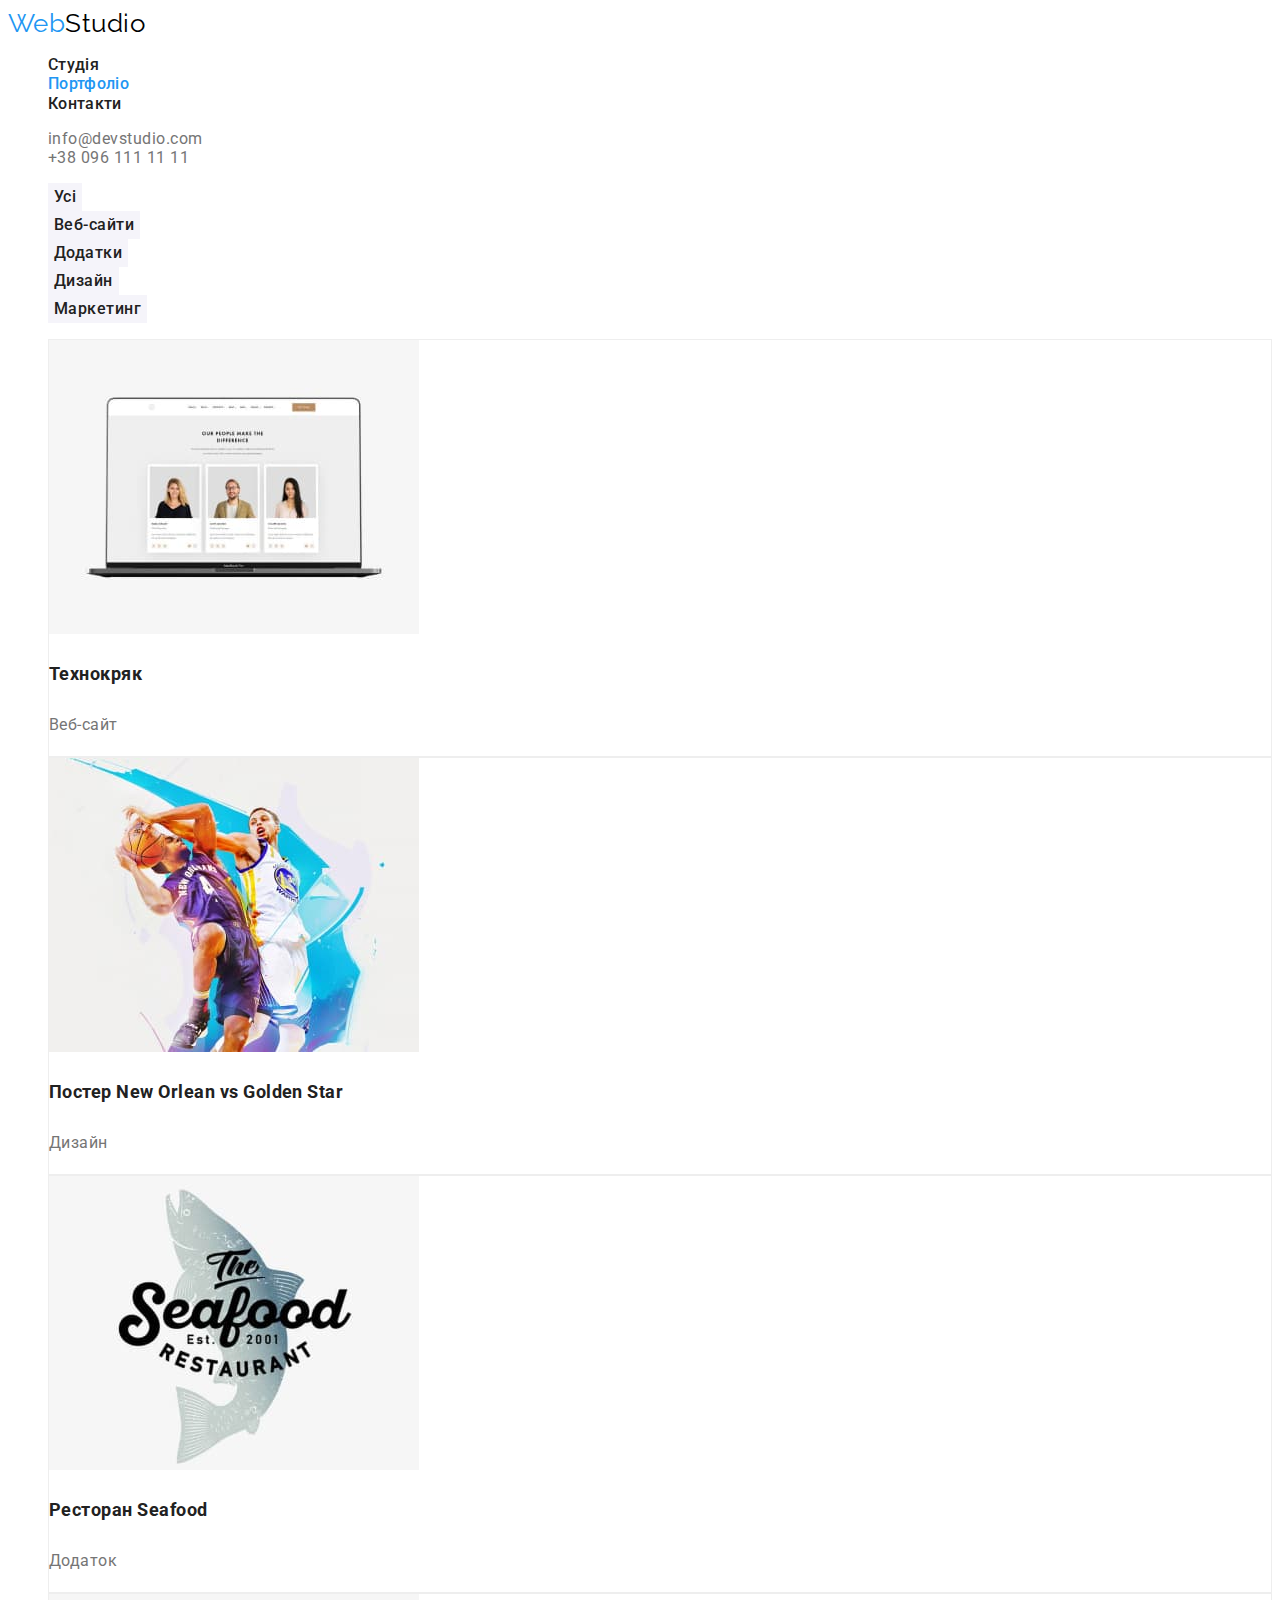
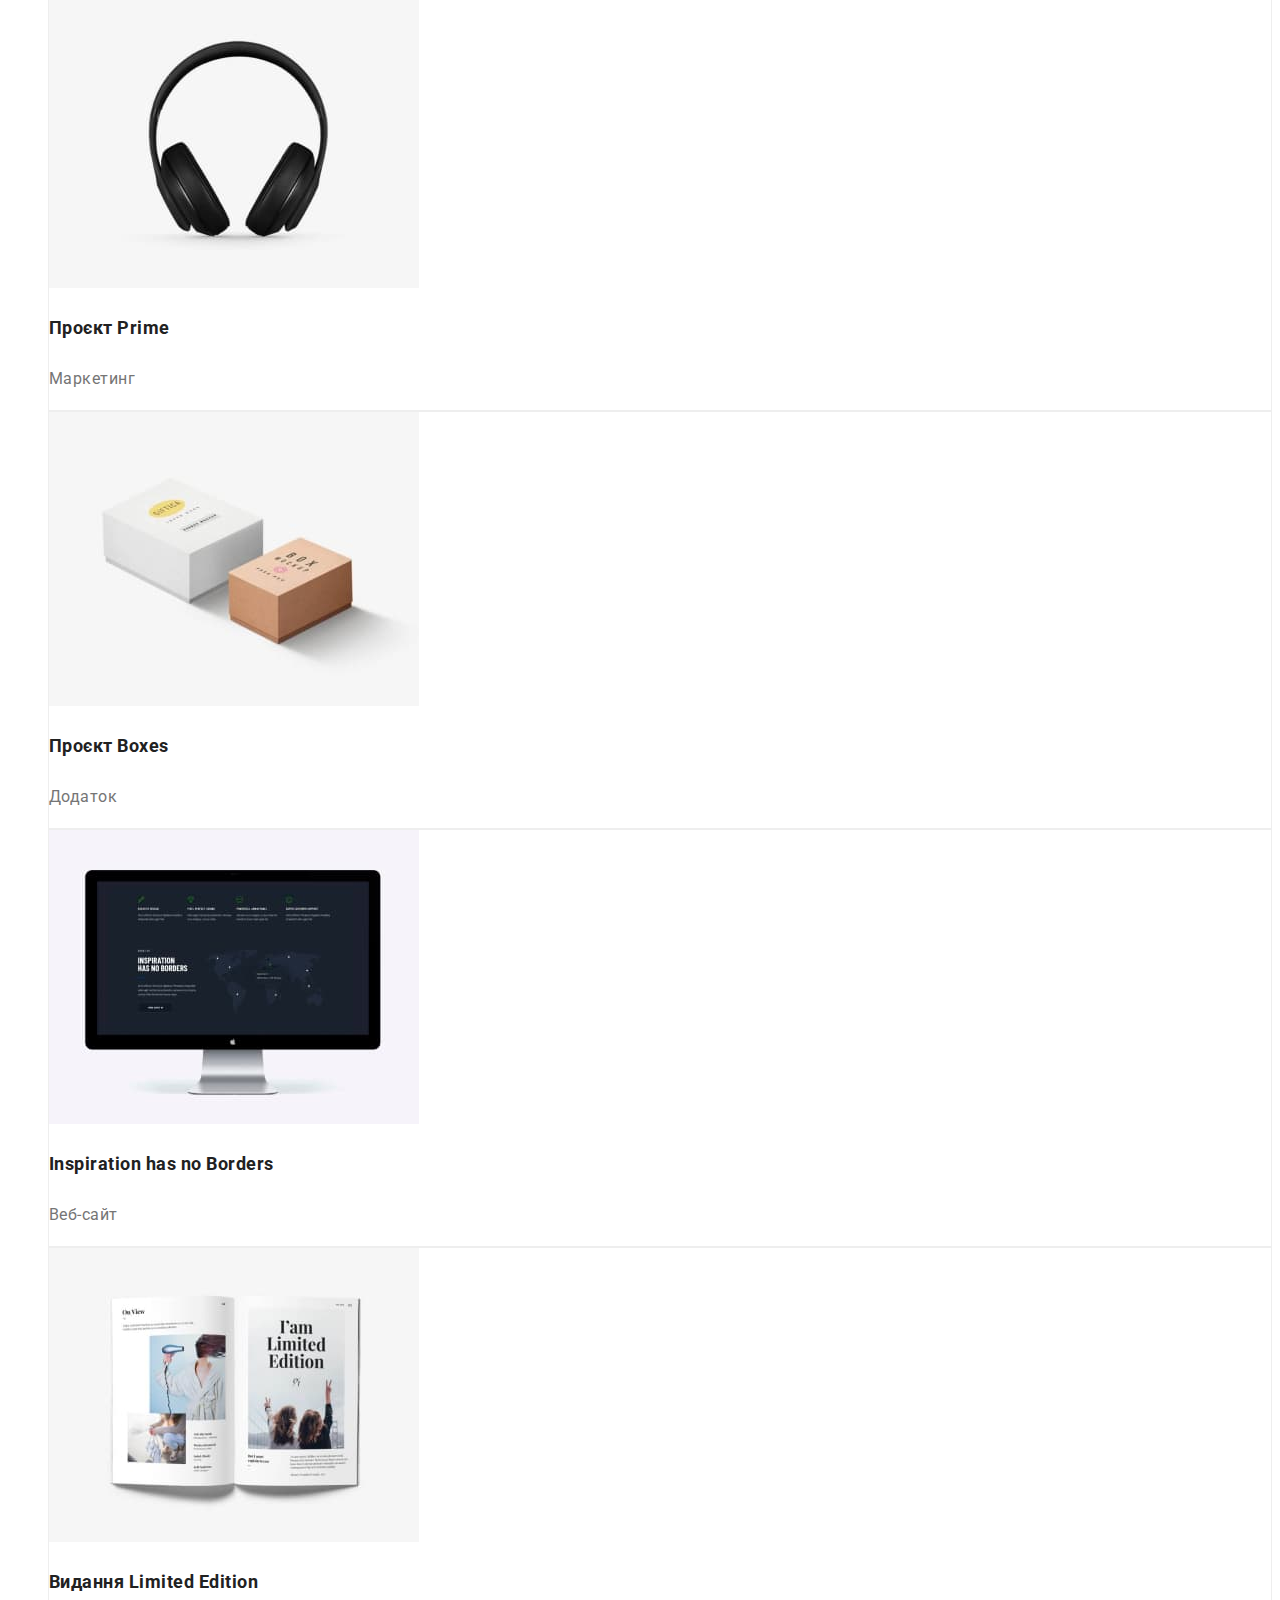
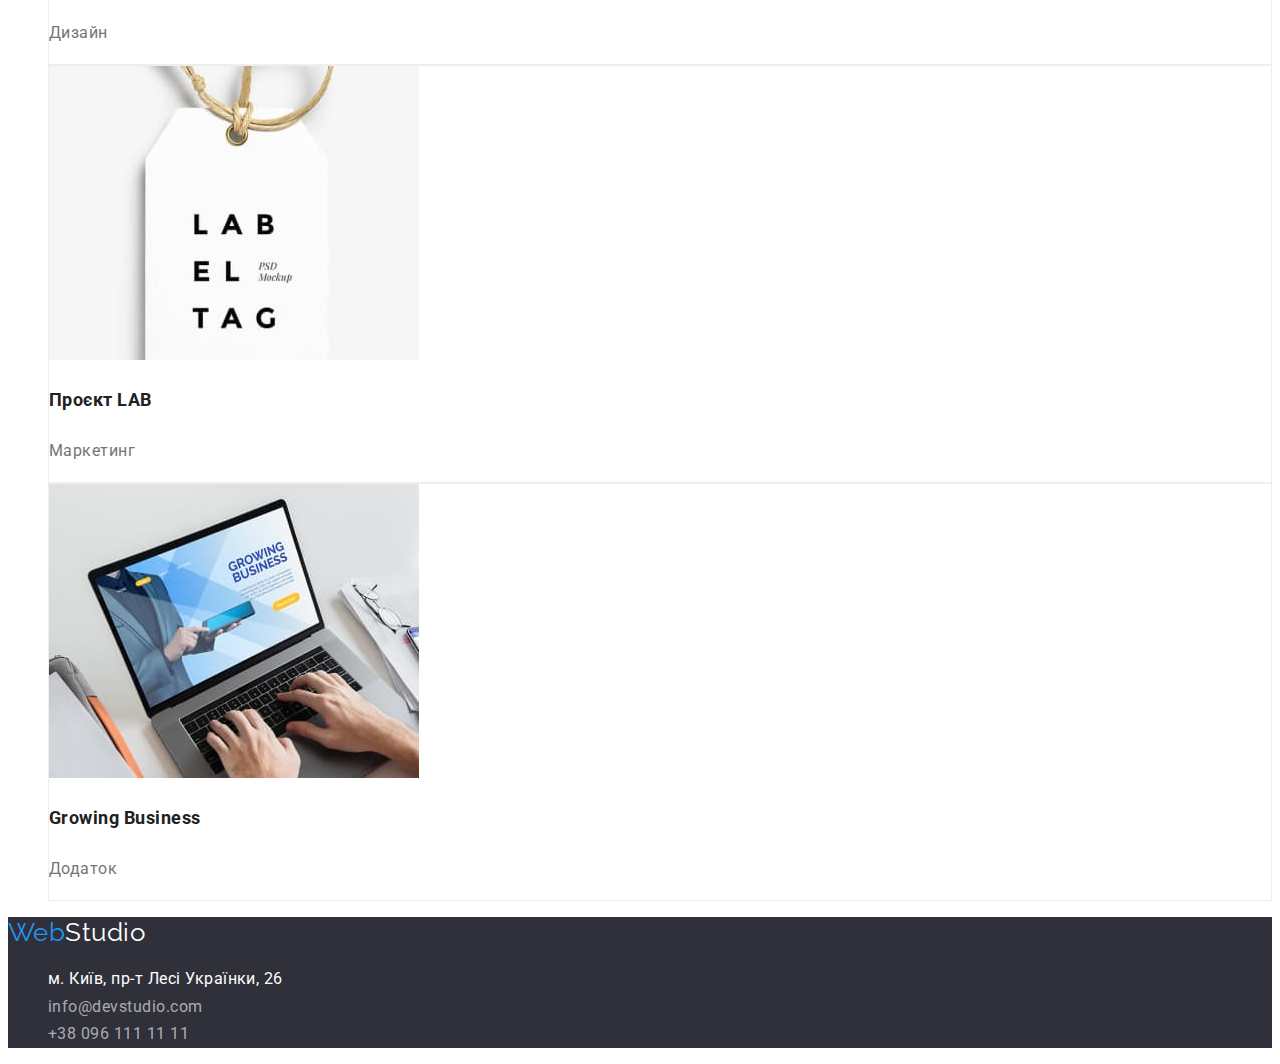
==== portfolio.html @ fb10ce9d "add files" ====
<!DOCTYPE html>
<html lang="uk">
  <head>
    <meta charset="UTF-8" />
    <meta http-equiv="X-UA-Compatible" content="IE=edge" />
    <meta name="viewport" content="width=device-width, initial-scale=1.0" />
    <title lang="en">WebStudio Портфоліо</title>
    <link rel="preconnect" href="https://fonts.googleapis.com" />
    <link rel="preconnect" href="https://fonts.gstatic.com" crossorigin />
    <link
      href="https://fonts.googleapis.com/css2?family=Raleway:wght@700&family=Roboto:wght@400;500;700;900&display=swap"
      rel="stylesheet"
    />
    <link rel="stylesheet" href="./style.css" />
  </head>
  <body>
    <!-- header -->
    <header>
      <nav>
        <a href="./index.html" lang="en" class="logo link"
          >Web<span class="logo-header">Studio</span></a
        >
        <ul class="list">
          <li><a href="./index.html" class="nav-link link" title="Студія">Студія</a></li>
          <li><a href="./portfolio.html" class="nav-link link current" title="Портфоліо">Портфоліо</a></li>
          <li><a href="#" class="nav-link link">Контакти</a></li>
        </ul>
      </nav>
      <ul class="list">
        <li>
          <a href="mailto:info@devstudio.com" class="contacts link"
            >info@devstudio.com</a
          >
        </li>
        <li>
          <a href="tel:+38-0961111111" class="contacts link"
            >+38 096 111 11 11</a
          >
        </li>
      </ul>
    </header>
    <main>
      <section>
        <ul class="list">
          <li><button class="sort-btn" type="button">Усі</button></li>
          <li><button class="sort-btn" type="button">Веб-сайти</button></li>
          <li><button class="sort-btn" type="button">Додатки</button></li>
          <li><button class="sort-btn" type="button">Дизайн</button></li>
          <li><button class="sort-btn" type="button">Маркетинг</button></li>
        </ul>
        <ul class="list">
          <li class="project-cart">
            <a
              class="link"
              href="#"
              target="_blank"
              title="Технокряк"
              rel="noopener nofollow"
              ><img
                src="./images/tehnocrak.jpg"
                alt="Сторінка на єкрані ноутбуку"
                width="370"
              />
              <h3 class="project-name">Технокряк</h3>
              <p class="project-type">Веб-сайт</p></a
            >
          </li>
          <li class="project-cart">
            <a
              class="link"
              href="#"
              target="_blank"
              title="ТПостер New Orlean vs Golden Star"
              rel="noopener nofollow"
              ><img
                src="./images/poster.jpg"
                alt="Два баскетболісти"
                width="370"
              />
              <h3 class="project-name">Постер <span lang="en"> New Orlean vs Golden Star</span></h3>
              <p class="project-type">Дизайн</p></a
            >
          </li>
          <li class="project-cart">
            <a
              class="link"
              href="#"
              target="_blank"
              title="Ресторан Seafood"
              rel="noopener nofollow"
              ><img
                src="./images/seafood.jpg"
                alt="Seafood логотип"
                width="370"
              />
              <h3 class="project-name">Ресторан <span lang="en">Seafood</span></h3>
              <p class="project-type">Додаток</p></a
            >
          </li>
          <li class="project-cart">
            <a
              class="link"
              href="#"
              target="_blank"
              title="Проєкт Prime"
              rel="noopener nofollow"
              ><img
                src="./images/prime.jpg"
                alt="Навушники"
                width="370"
              />
              <h3 class="project-name">Проєкт <span lang="en">Prime</span></h3>
              <p class="project-type">Маркетинг</p></a
            >
          </li>
          <li class="project-cart">
            <a
              class="link"
              href="#"
              target="_blank"
              title="Проєкт Boxes"
              rel="noopener nofollow"
              ><img
                src="./images/boxes.jpg"
                alt="Дві коробки"
                width="370"
              />
              <h3 class="project-name">Проєкт <span lang="en">Boxes</span></h3>
              <p class="project-type">Додаток</p></a
            >
          </li>
          <li class="project-cart">
            <a
              class="link"
              href="#"
              target="_blank"
              title="Inspiration has no Borders"
              rel="noopener nofollow"
              ><img
                src="./images/inspiration.jpg"
                alt="Сторінка на єкрані монітора"
                width="370"
              />
              <h3 class="project-name" lang="en">Inspiration has no Borders</h3>
              <p class="project-type">Веб-сайт</p></a
            >
          </li>
          <li class="project-cart">
            <a
              class="link"
              href="#"
              target="_blank"
              title="Видання Limited Edition"
              rel="noopener nofollow"
              ><img
                src="./images/limited.jpg"
                alt="Розгорнутий журнал"
                width="370"
              />
              <h3 class="project-name">Видання <span lang="en">Limited Edition</span></h3>
              <p class="project-type">Дизайн</p></a
            >
          </li>
          <li class="project-cart">
            <a
              class="link"
              href="#"
              target="_blank"
              title="Проєкт LAB"
              rel="noopener nofollow"
              ><img
                src="./images/lab.jpg"
                alt="Бірка"
                width="370"
              />
              <h3 class="project-name">Проєкт <span lang="en">LAB</span></h3>
              <p class="project-type">Маркетинг</p></a
            >
          </li>
          <li class="project-cart">
            <a
              class="link"
              href="#"
              target="_blank"
              title="Growing Business"
              rel="noopener nofollow"
              ><img
                src="./images/growing.jpg"
                alt="Друкування на ноутбуку"
                width="370"
              />
              <h3 class="project-name" lang="en">Growing Business</h3>
              <p class="project-type">Додаток</p></a
            >
          </li>
        </ul>
      </section>
    </main>
    <!-- Footer -->
    <footer>
      <a href="/index.html" lang="en" class="logo link"
        >Web<span class="logo-footer">Studio</span></a
      >
      <address>
        <ul class="list">
          <li>
            <a
              href="https://www.google.com/maps/d/viewer?mid=10uSM3H-mIU3GznYo2szRIEphczw&hl=en_US&ll=50.426981454572825%2C30.538889775929036&z=18"
              class="contacts-office link"
              target="_blank"
              rel="noopener noreferrer nofollow"
              >м. Київ, пр-т Лесі Українки, 26</a
            >
          </li>
          <li>
            <a href="mailto:info@devstudio.com" class="contacts-footer link"
              >info@devstudio.com</a
            >
          </li>
          <li>
            <a href="tel:+380961111111" class="contacts-footer link"
              >+38 096 111 11 11</a
            >
          </li>
        </ul>
      </address>
    </footer>
  </body>
</html>
---- style.css ----
:root {
  --color-primary: #212121;
  --color-secondary: #fff;
  --color-main-text: #757575;
  --color-logo: #2196f3;
  --color-logo-header: #000;
  --color-background: #2f303a;
  --color-background-secondary: #f5f4fa;
  --prime-font-family: 'Roboto', sens-serif;
  --secondary-font-family: 'Raleway';
  --main-letter-spacing: 0.03em;
  --color-bg-project: #eee;
}

.link {
  text-decoration: none;
}
.list {
  list-style: none;
}
body {
  color: var(--color-primary);
  font-family: var(--prime-font-family);
  letter-spacing: var(--main-letter-spacing);
}
.logo {
  color: var(--color-logo);
  font-family: var(--secondary-font-family);
  font-size: 26px;
  line-height: calc(31 / 26);
}
.logo-header {
  color: var(--color-logo-header);
}
.nav-link {
  font-family: var(--prime-font-family);
  font-weight: 500;
  line-height: calc(16 / 14);
  letter-spacing: 0.02em;
  color: var(--color-primary);
}
.nav-link:hover,
.nav-link:focus {
  color: var(--color-logo);
}
.current {
  color: var(--color-logo);
}
.contacts {
  color: var(--color-main-text);
}
.contacts:hover,
.contacts:focus {
  color: var(--color-logo);
}
.hero-section {
  background-color: var(--color-background);
}
.hero-title {
  color: var(--color-secondary);
  font-weight: 900;
  font-size: 44px;
  line-height: calc(60 / 44);
  letter-spacing: 0.06em;
  text-transform: uppercase;
}
.primary-btn {
  font-weight: 700;
  font-size: 16px;
  line-height: calc(30 / 16);
  letter-spacing: 0.06em;
  color: var(--color-secondary);
  background-color: var(--color-logo);
  cursor: pointer;
}
.visually-hidden {
  position: absolute;
  white-space: nowrap;
  width: 1px;
  height: 1px;
  overflow: hidden;
  border: 0;
  padding: 0;
  clip: rect(0 0 0 0);
  clip-path: inset(50%);
  margin: -1px;
}
.benefit-title {
  line-height: calc(16 / 14);
  text-transform: uppercase;
}
.benefit-description {
  line-height: calc(24 / 14);
  color: var(--color-main-text);
}
.about-title {
  font-size: 36px;
  line-height: 42px;
  color: var(--color-primary);
}
.teams-section {
  background-color: var(--color-background-secondary);
}

.teams-card {
  background-color: var(--color-secondary);
}
.teams-person {
  font-weight: 500;
  font-size: 16px;
  line-height: calc(19 / 16);
  color: var(--color-primary);
}
.teams-career {
  font-size: 16px;
  line-height: calc(19 / 16);
  color: var(--color-main-text);
}
footer {
  background-color: var(--color-background);
  font-style: normal;
  line-height: calc(24 / 14);
  color: var(--color-secondary);
}
.logo-footer {
  color: var(--color-secondary);
}
.contacts-office {
  font-style: normal;
  line-height: calc(24 / 14);
  color: var(--color-secondary);
}
.contacts-footer {
  font-style: normal;
  line-height: calc(24 / 14);
  color: rgba(255, 255, 255, 0.6);
}
.sort-btn {
  color: inherit;
  background-color: var(--color-background-secondary);
  font-family: inherit;
  font-weight: 500;
  font-size: 16px;
  line-height: calc(26 / 16);
  letter-spacing: inherit;
  border: 1px;
  cursor: pointer;
}
.sort-btn:hover,
.sort-btn:focus {
  background-color: var(--color-logo);
  color: var(--color-secondary);
}
.project-cart {
  border: 1px solid var(--color-bg-project);
}
.project-name {
  color: var(--color-primary);
  font-size: 18px;
  line-height: calc(36 / 18);
  letter-spacing: 0, 06em;
}
.project-type {
  color: var(--color-main-text);
  font-size: 16px;
  line-height: calc(30 / 16);
}
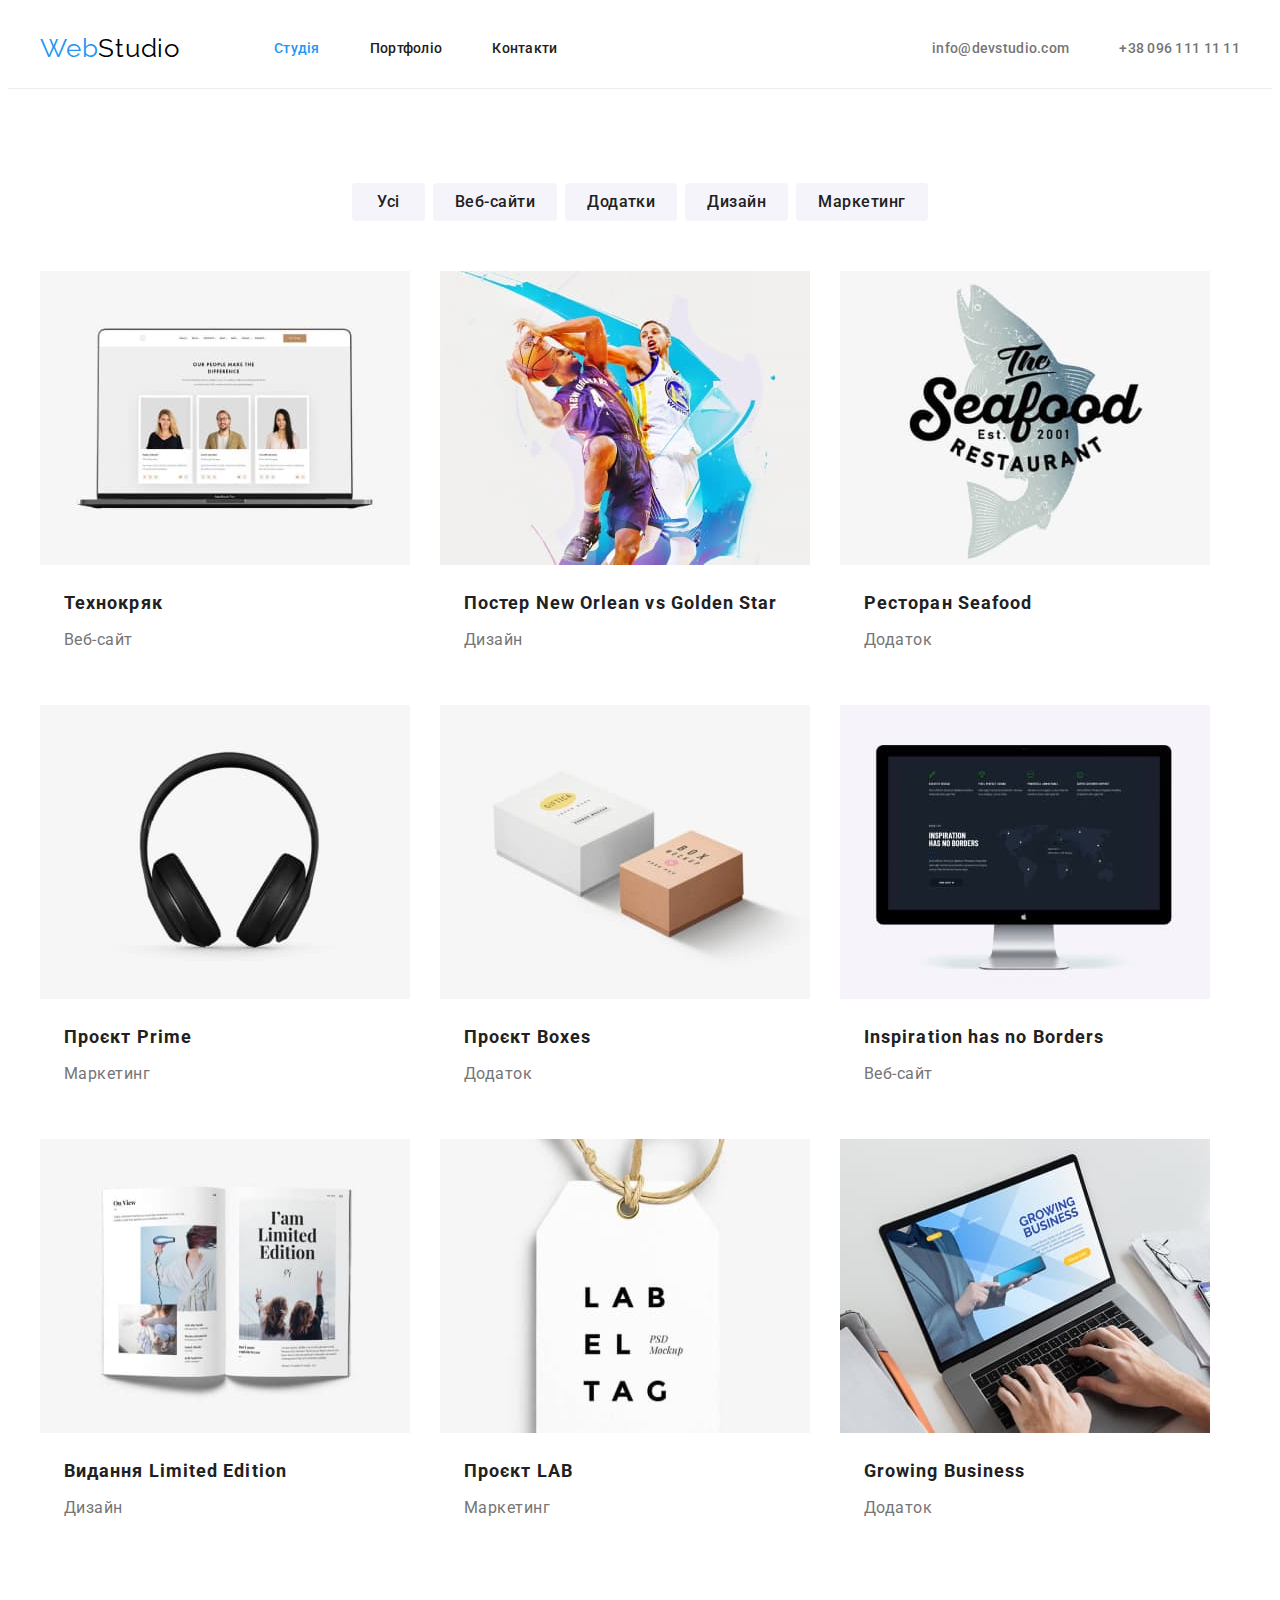
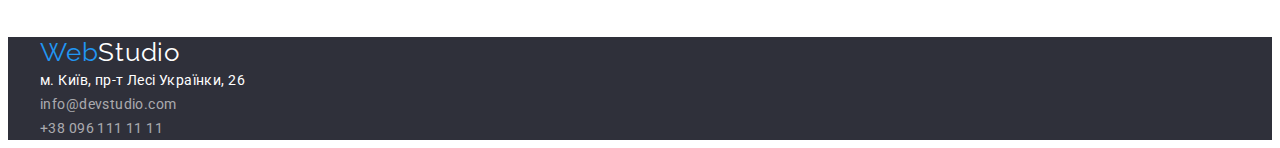
==== commit 1f641b98: "added css positioning" ====
--- a/portfolio.html
+++ b/portfolio.html
@@ -5,50 +5,72 @@
     <meta http-equiv="X-UA-Compatible" content="IE=edge" />
     <meta name="viewport" content="width=device-width, initial-scale=1.0" />
     <title lang="en">WebStudio Портфоліо</title>
+
     <link rel="preconnect" href="https://fonts.googleapis.com" />
     <link rel="preconnect" href="https://fonts.gstatic.com" crossorigin />
     <link
       href="https://fonts.googleapis.com/css2?family=Raleway:wght@700&family=Roboto:wght@400;500;700;900&display=swap"
       rel="stylesheet"
     />
+    <link
+      rel="stylesheet"
+      href="https://cdnjs.cloudflare.com/ajax/libs/modern-normalize/1.1.0/modern-normalize.min.css"
+      integrity="sha512-wpPYUAdjBVSE4KJnH1VR1HeZfpl1ub8YT/NKx4PuQ5NmX2tKuGu6U/JRp5y+Y8XG2tV+wKQpNHVUX03MfMFn9Q=="
+      crossorigin="anonymous"
+      referrerpolicy="no-referrer"
+    />
     <link rel="stylesheet" href="./style.css" />
   </head>
   <body>
     <!-- header -->
-    <header>
-      <nav>
-        <a href="./index.html" lang="en" class="logo link"
-          >Web<span class="logo-header">Studio</span></a
-        >
-        <ul class="list">
-          <li><a href="./index.html" class="nav-link link" title="Студія">Студія</a></li>
-          <li><a href="./portfolio.html" class="nav-link link current" title="Портфоліо">Портфоліо</a></li>
-          <li><a href="#" class="nav-link link">Контакти</a></li>
+    <header class="page-header">
+      <div class="nav-page container">
+        <nav class="nav-page">
+          <a href="./index.html" lang="en" class="logo link"
+            >Web<span class="logo-header">Studio</span></a
+          >
+          <ul class="site-nav list">
+            <li class="item">
+              <a
+                href="./index.html"
+                class="nav-link link current"
+                title="Студія"
+                >Студія</a
+              >
+            </li>
+            <li class="item">
+              <a href="./portfolio.html" class="nav-link link" title="Портфоліо"
+                >Портфоліо</a
+              >
+            </li>
+            <li class="item"><a href="#" class="nav-link link">Контакти</a></li>
+          </ul>
+        </nav>
+        <ul class="contact-nav list">
+          <li class="item">
+            <a href="mailto:info@devstudio.com" class="contacts link"
+              >info@devstudio.com</a
+            >
+          </li>
+          <li class="item">
+            <a href="tel:+38-0961111111" class="contacts link"
+              >+38 096 111 11 11</a
+            >
+          </li>
         </ul>
-      </nav>
-      <ul class="list">
-        <li>
-          <a href="mailto:info@devstudio.com" class="contacts link"
-            >info@devstudio.com</a
-          >
-        </li>
-        <li>
-          <a href="tel:+38-0961111111" class="contacts link"
-            >+38 096 111 11 11</a
-          >
-        </li>
-      </ul>
+      </div>
     </header>
     <main>
-      <section>
-        <ul class="list">
-          <li><button class="sort-btn" type="button">Усі</button></li>
-          <li><button class="sort-btn" type="button">Веб-сайти</button></li>
-          <li><button class="sort-btn" type="button">Додатки</button></li>
-          <li><button class="sort-btn" type="button">Дизайн</button></li>
-          <li><button class="sort-btn" type="button">Маркетинг</button></li>
+      <section class="section">
+      <div class="container">
+          <ul class="menu-btn list">
+          <li class="item"><button class="sort-btn first-sort-btn" type="button">Усі</button></li>
+          <li class="item"><button class="sort-btn" type="button">Веб-сайти</button></li>
+          <li class="item"><button class="sort-btn" type="button">Додатки</button></li>
+          <li class="item"><button class="sort-btn" type="button">Дизайн</button></li>
+          <li class="item"><button class="sort-btn" type="button">Маркетинг</button></li>
         </ul>
-        <ul class="list">
+        <ul class="project list">
           <li class="project-cart">
             <a
               class="link"
@@ -61,8 +83,9 @@
                 alt="Сторінка на єкрані ноутбуку"
                 width="370"
               />
-              <h3 class="project-name">Технокряк</h3>
-              <p class="project-type">Веб-сайт</p></a
+              <div class="project-description"><h3 class="project-name">Технокряк</h3>
+              <p class="project-type">Веб-сайт</p></div>
+              </a
             >
           </li>
           <li class="project-cart">
@@ -77,8 +100,13 @@
                 alt="Два баскетболісти"
                 width="370"
               />
-              <h3 class="project-name">Постер <span lang="en"> New Orlean vs Golden Star</span></h3>
-              <p class="project-type">Дизайн</p></a
+              <div class="project-description">
+                <h3 class="project-name">
+                Постер <span lang="en"> New Orlean vs Golden Star</span>
+              </h3>
+              <p class="project-type">Дизайн</p>
+              </div>
+              </a
             >
           </li>
           <li class="project-cart">
@@ -93,8 +121,11 @@
                 alt="Seafood логотип"
                 width="370"
               />
-              <h3 class="project-name">Ресторан <span lang="en">Seafood</span></h3>
-              <p class="project-type">Додаток</p></a
+              <div class="project-description"><h3 class="project-name">
+                Ресторан <span lang="en">Seafood</span>
+              </h3>
+              <p class="project-type">Додаток</p></div>
+              </a
             >
           </li>
           <li class="project-cart">
@@ -104,13 +135,10 @@
               target="_blank"
               title="Проєкт Prime"
               rel="noopener nofollow"
-              ><img
-                src="./images/prime.jpg"
-                alt="Навушники"
-                width="370"
-              />
-              <h3 class="project-name">Проєкт <span lang="en">Prime</span></h3>
-              <p class="project-type">Маркетинг</p></a
+              ><img src="./images/prime.jpg" alt="Навушники" width="370" />
+              <div class="project-description"><h3 class="project-name">Проєкт <span lang="en">Prime</span></h3>
+              <p class="project-type">Маркетинг</p></div>
+              </a
             >
           </li>
           <li class="project-cart">
@@ -120,13 +148,10 @@
               target="_blank"
               title="Проєкт Boxes"
               rel="noopener nofollow"
-              ><img
-                src="./images/boxes.jpg"
-                alt="Дві коробки"
-                width="370"
-              />
-              <h3 class="project-name">Проєкт <span lang="en">Boxes</span></h3>
-              <p class="project-type">Додаток</p></a
+              ><img src="./images/boxes.jpg" alt="Дві коробки" width="370" />
+              <div class="project-description"><h3 class="project-name">Проєкт <span lang="en">Boxes</span></h3>
+              <p class="project-type">Додаток</p></div>
+              </a
             >
           </li>
           <li class="project-cart">
@@ -141,8 +166,9 @@
                 alt="Сторінка на єкрані монітора"
                 width="370"
               />
-              <h3 class="project-name" lang="en">Inspiration has no Borders</h3>
-              <p class="project-type">Веб-сайт</p></a
+              <div class="project-description"><h3 class="project-name" lang="en">Inspiration has no Borders</h3>
+              <p class="project-type">Веб-сайт</p></div>
+              </a
             >
           </li>
           <li class="project-cart">
@@ -157,8 +183,11 @@
                 alt="Розгорнутий журнал"
                 width="370"
               />
-              <h3 class="project-name">Видання <span lang="en">Limited Edition</span></h3>
-              <p class="project-type">Дизайн</p></a
+              <div class="project-description"><h3 class="project-name">
+                Видання <span lang="en">Limited Edition</span>
+              </h3>
+              <p class="project-type">Дизайн</p></div>
+              </a
             >
           </li>
           <li class="project-cart">
@@ -168,13 +197,10 @@
               target="_blank"
               title="Проєкт LAB"
               rel="noopener nofollow"
-              ><img
-                src="./images/lab.jpg"
-                alt="Бірка"
-                width="370"
-              />
-              <h3 class="project-name">Проєкт <span lang="en">LAB</span></h3>
-              <p class="project-type">Маркетинг</p></a
+              ><img src="./images/lab.jpg" alt="Бірка" width="370" />
+              <div class="project-description"><h3 class="project-name">Проєкт <span lang="en">LAB</span></h3>
+              <p class="project-type">Маркетинг</p></div>
+              </a
             >
           </li>
           <li class="project-cart">
@@ -189,41 +215,45 @@
                 alt="Друкування на ноутбуку"
                 width="370"
               />
-              <h3 class="project-name" lang="en">Growing Business</h3>
-              <p class="project-type">Додаток</p></a
+              <div class="project-description"><h3 class="project-name" lang="en">Growing Business</h3>
+              <p class="project-type">Додаток</p></div>
+              </a
             >
           </li>
         </ul>
+      </div>
       </section>
     </main>
     <!-- Footer -->
     <footer>
-      <a href="/index.html" lang="en" class="logo link"
-        >Web<span class="logo-footer">Studio</span></a
-      >
-      <address>
-        <ul class="list">
-          <li>
-            <a
-              href="https://www.google.com/maps/d/viewer?mid=10uSM3H-mIU3GznYo2szRIEphczw&hl=en_US&ll=50.426981454572825%2C30.538889775929036&z=18"
-              class="contacts-office link"
-              target="_blank"
-              rel="noopener noreferrer nofollow"
-              >м. Київ, пр-т Лесі Українки, 26</a
-            >
-          </li>
-          <li>
-            <a href="mailto:info@devstudio.com" class="contacts-footer link"
-              >info@devstudio.com</a
-            >
-          </li>
-          <li>
-            <a href="tel:+380961111111" class="contacts-footer link"
-              >+38 096 111 11 11</a
-            >
-          </li>
-        </ul>
-      </address>
+      <div class="container">
+        <a href="./index.html" lang="en" class="logo link"
+          >Web<span class="logo-footer">Studio</span></a
+        >
+        <address>
+          <ul class="list">
+            <li>
+              <a
+                href="https://www.google.com/maps/d/viewer?mid=10uSM3H-mIU3GznYo2szRIEphczw&hl=en_US&ll=50.426981454572825%2C30.538889775929036&z=18"
+                class="contacts-office link"
+                target="_blank"
+                rel="noopener noreferrer nofollow"
+                >м. Київ, пр-т Лесі Українки, 26</a
+              >
+            </li>
+            <li>
+              <a href="mailto:info@devstudio.com" class="contacts-footer link"
+                >info@devstudio.com</a
+              >
+            </li>
+            <li>
+              <a href="tel:+380961111111" class="contacts-footer link"
+                >+38 096 111 11 11</a
+              >
+            </li>
+          </ul>
+        </address>
+      </div>
     </footer>
   </body>
 </html>
--- a/style.css
+++ b/style.css
@@ -8,32 +8,81 @@
   --color-background-secondary: #f5f4fa;
   --prime-font-family: 'Roboto', sens-serif;
   --secondary-font-family: 'Raleway';
-  --main-letter-spacing: 0.03em;
+
   --color-bg-project: #eee;
-}
-
+  --main-font-size: 14px;
+
+  --project-cart-gap: 30px;
+}
+/* global */
 .link {
   text-decoration: none;
 }
 .list {
   list-style: none;
 }
+h1,
+h2,
+h3,
+h4,
+h5,
+h6,
+p,
+ul {
+  margin: 0;
+  padding: 0;
+}
+img {
+  display: block;
+}
 body {
   color: var(--color-primary);
   font-family: var(--prime-font-family);
-  letter-spacing: var(--main-letter-spacing);
+  font-size: var(--main-font-size);
+}
+.container {
+  width: 1200px;
+  margin-left: auto;
+  margin-right: auto;
+  padding-left: 15px;
+  padding-right: 15px;
+}
+
+/* Header */
+.page-header {
+  border-bottom: 1px solid #ececec;
+}
+.nav-page {
+  display: flex;
+  align-items: center;
 }
 .logo {
+  margin-right: 94px;
   color: var(--color-logo);
   font-family: var(--secondary-font-family);
   font-size: 26px;
   line-height: calc(31 / 26);
+  letter-spacing: 0.03em;
 }
 .logo-header {
   color: var(--color-logo-header);
 }
+.site-nav,
+.contact-nav {
+  display: flex;
+  padding: 0;
+}
+.contact-nav {
+  margin-left: auto;
+}
+.site-nav .item:not(:last-child),
+.contact-nav .item:not(:last-child) {
+  margin-right: 50px;
+}
 .nav-link {
-  font-family: var(--prime-font-family);
+  display: block;
+  padding-top: 32px;
+  padding-bottom: 32px;
   font-weight: 500;
   line-height: calc(16 / 14);
   letter-spacing: 0.02em;
@@ -47,16 +96,30 @@
   color: var(--color-logo);
 }
 .contacts {
+  display: block;
+  padding-top: 32px;
+  padding-bottom: 32px;
   color: var(--color-main-text);
+  font-weight: 500;
+  font-size: var(--main-font-size);
+  line-height: calc(16 / 14);
+  letter-spacing: 0.02em;
 }
 .contacts:hover,
 .contacts:focus {
   color: var(--color-logo);
 }
+
+.section {
+  padding: 94px 0;
+}
+/* Hero */
 .hero-section {
   background-color: var(--color-background);
+  text-align: center;
 }
 .hero-title {
+  margin-bottom: 30px;
   color: var(--color-secondary);
   font-weight: 900;
   font-size: 44px;
@@ -65,6 +128,9 @@
   text-transform: uppercase;
 }
 .primary-btn {
+  padding: 10px 32px;
+  border: 0;
+  border-radius: 4px;
   font-weight: 700;
   font-size: 16px;
   line-height: calc(30 / 16);
@@ -73,6 +139,7 @@
   background-color: var(--color-logo);
   cursor: pointer;
 }
+/* benefit */
 .visually-hidden {
   position: absolute;
   white-space: nowrap;
@@ -85,37 +152,78 @@
   clip-path: inset(50%);
   margin: -1px;
 }
+.benefit-section {
+  padding-bottom: 0;
+}
+.benefit {
+  display: flex;
+}
+.benefit .item {
+  width: 270px;
+  margin-left: 15px;
+  margin-right: 15px;
+}
+
 .benefit-title {
+  margin-bottom: 10px;
+  font-size: var(--main-font-size);
   line-height: calc(16 / 14);
   text-transform: uppercase;
+  letter-spacing: 0.03em;
 }
 .benefit-description {
+  letter-spacing: 0.03em;
   line-height: calc(24 / 14);
   color: var(--color-main-text);
 }
+/* about */
+
 .about-title {
+  margin-bottom: 50px;
   font-size: 36px;
-  line-height: 42px;
-  color: var(--color-primary);
-}
+  line-height: calc(42 / 36);
+  color: var(--color-primary);
+  letter-spacing: 0.03em;
+  text-align: center;
+}
+.about-item {
+  display: flex;
+  justify-content: space-around;
+}
+.about-item .item {
+  margin-left: 15px;
+  margin-right: 15px;
+}
+/* teams */
 .teams-section {
   background-color: var(--color-background-secondary);
 }
-
+.teams {
+  display: flex;
+}
 .teams-card {
   background-color: var(--color-secondary);
+  margin-left: 15px;
+  margin-right: 15px;
+  text-align: center;
 }
 .teams-person {
+  margin-top: 30px;
+  margin-bottom: 10px;
   font-weight: 500;
   font-size: 16px;
   line-height: calc(19 / 16);
   color: var(--color-primary);
+  letter-spacing: 0.03em;
 }
 .teams-career {
+  margin-bottom: 30px;
   font-size: 16px;
   line-height: calc(19 / 16);
   color: var(--color-main-text);
-}
+  letter-spacing: 0.03em;
+}
+/* footer */
 footer {
   background-color: var(--color-background);
   font-style: normal;
@@ -129,39 +237,71 @@
   font-style: normal;
   line-height: calc(24 / 14);
   color: var(--color-secondary);
+  letter-spacing: 0.03em;
 }
 .contacts-footer {
   font-style: normal;
   line-height: calc(24 / 14);
   color: rgba(255, 255, 255, 0.6);
+  letter-spacing: 0.03em;
+}
+/* portfolio main */
+.menu-btn {
+  display: flex;
+  justify-content: center;
+  margin-bottom: 50px;
+}
+.menu-btn .item {
+  margin-left: 8px;
+}
+.menu-btn .item:first-child {
+  margin-left: 0;
 }
 .sort-btn {
+  padding: 6px 22px;
   color: inherit;
   background-color: var(--color-background-secondary);
   font-family: inherit;
   font-weight: 500;
   font-size: 16px;
   line-height: calc(26 / 16);
-  letter-spacing: inherit;
+  letter-spacing: 0.03em;
   border: 1px;
   cursor: pointer;
+  border-radius: 4px;
+}
+.first-sort-btn {
+  padding-left: 25px;
+  padding-right: 25px;
 }
 .sort-btn:hover,
 .sort-btn:focus {
   background-color: var(--color-logo);
   color: var(--color-secondary);
 }
+.project {
+  display: flex;
+  flex-wrap: wrap;
+  margin-left: calc(-1 * var(--project-cart-gap));
+  margin-top: calc(-1 * var(--project-cart-gap));
+}
 .project-cart {
-  border: 1px solid var(--color-bg-project);
+  margin-left: var(--project-cart-gap);
+  margin-top: var(--project-cart-gap);
 }
 .project-name {
   color: var(--color-primary);
   font-size: 18px;
   line-height: calc(36 / 18);
-  letter-spacing: 0, 06em;
+  letter-spacing: 0.06em;
+  margin-bottom: 4px;
 }
 .project-type {
   color: var(--color-main-text);
   font-size: 16px;
   line-height: calc(30 / 16);
-}
+  letter-spacing: 0.03em;
+}
+.project-description{
+  margin: 20px 24px;
+}
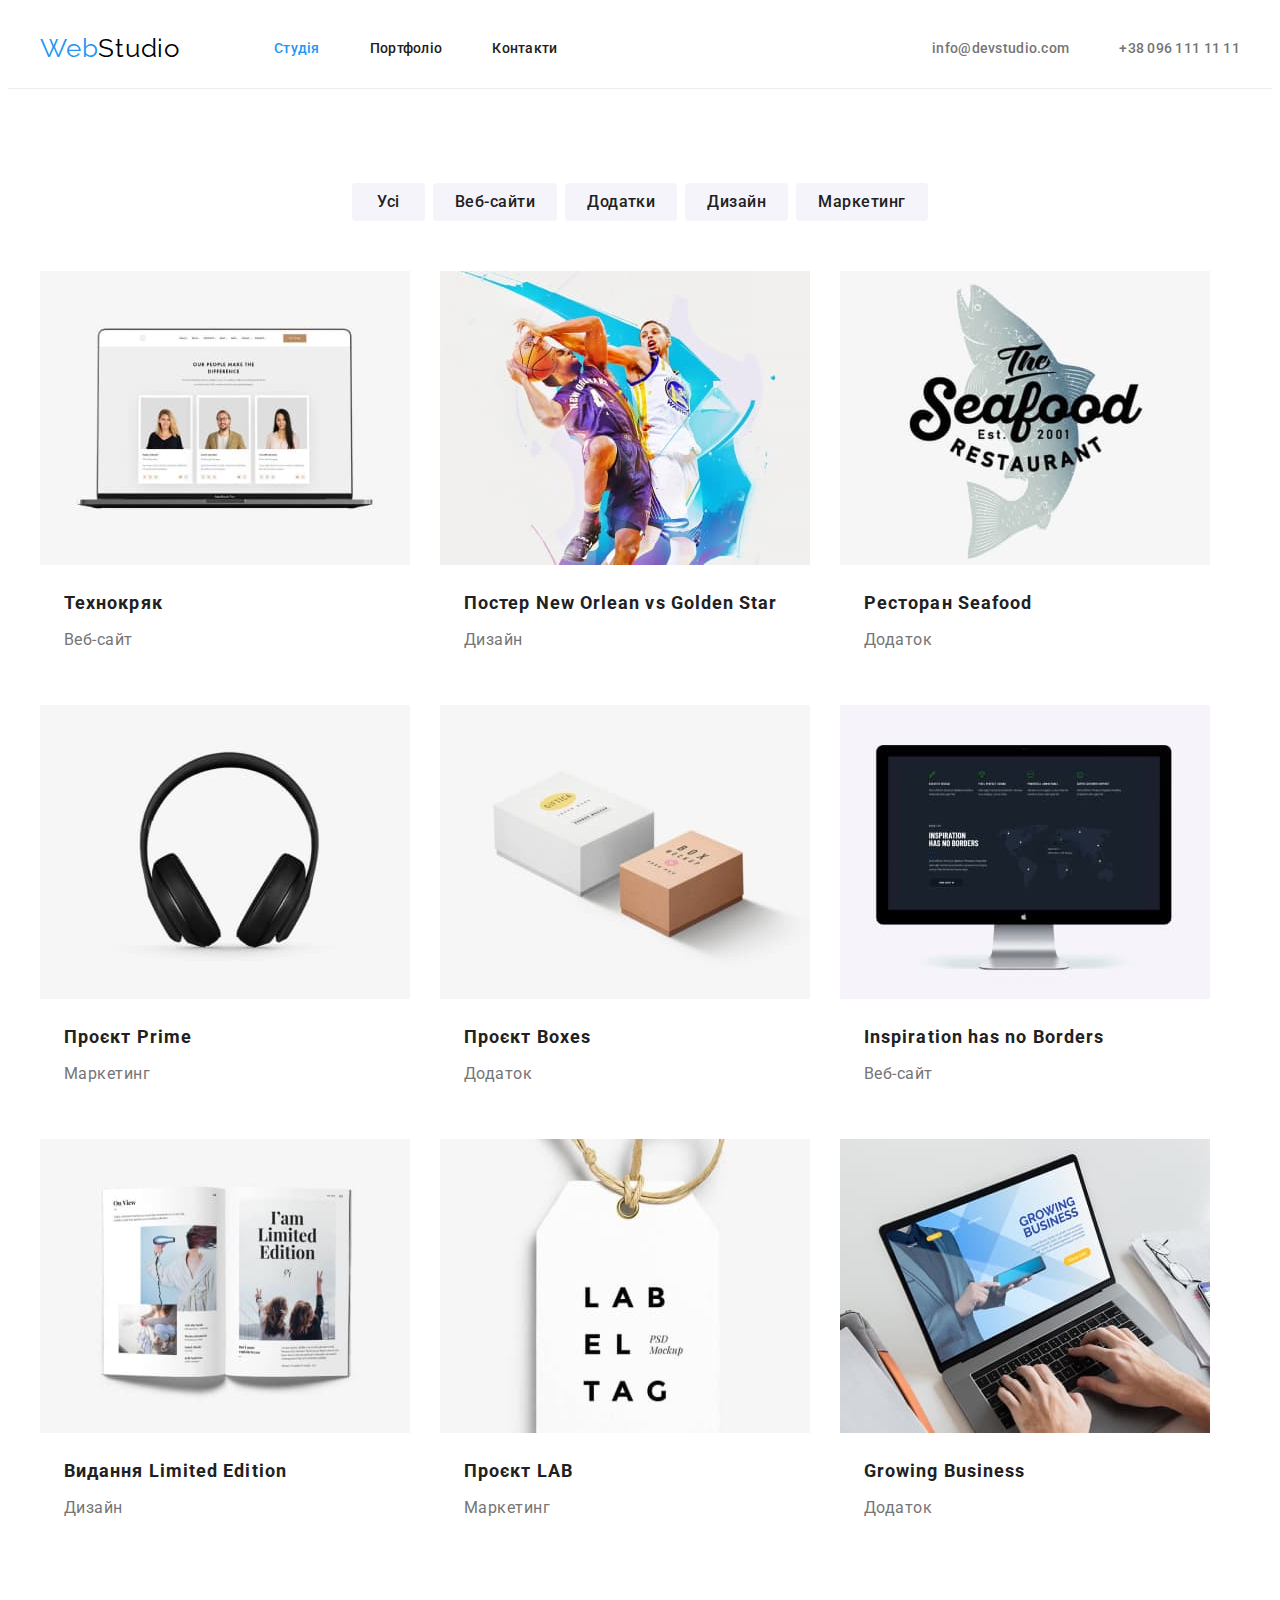
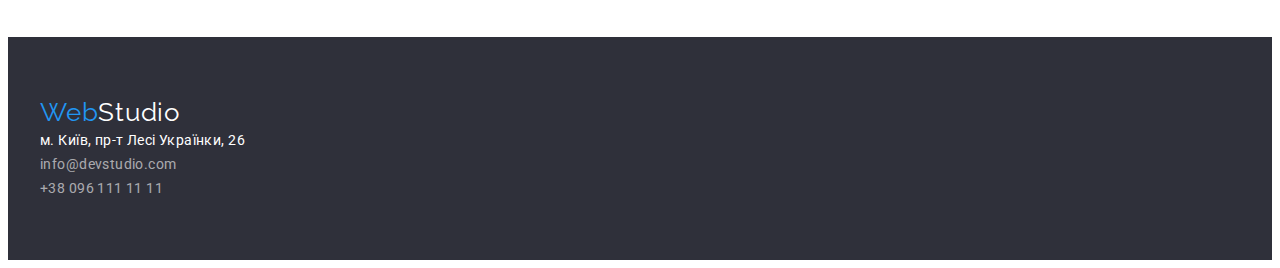
==== commit 1a1139b7: "changed  style.css" ====
--- a/portfolio.html
+++ b/portfolio.html
@@ -225,7 +225,7 @@
       </section>
     </main>
     <!-- Footer -->
-    <footer>
+    <footer class="page-footer">
       <div class="container">
         <a href="./index.html" lang="en" class="logo link"
           >Web<span class="logo-footer">Studio</span></a
--- a/style.css
+++ b/style.css
@@ -224,11 +224,13 @@
   letter-spacing: 0.03em;
 }
 /* footer */
-footer {
+.page-footer {
   background-color: var(--color-background);
   font-style: normal;
   line-height: calc(24 / 14);
   color: var(--color-secondary);
+  padding-top: 60px;
+  padding-bottom: 60px;
 }
 .logo-footer {
   color: var(--color-secondary);
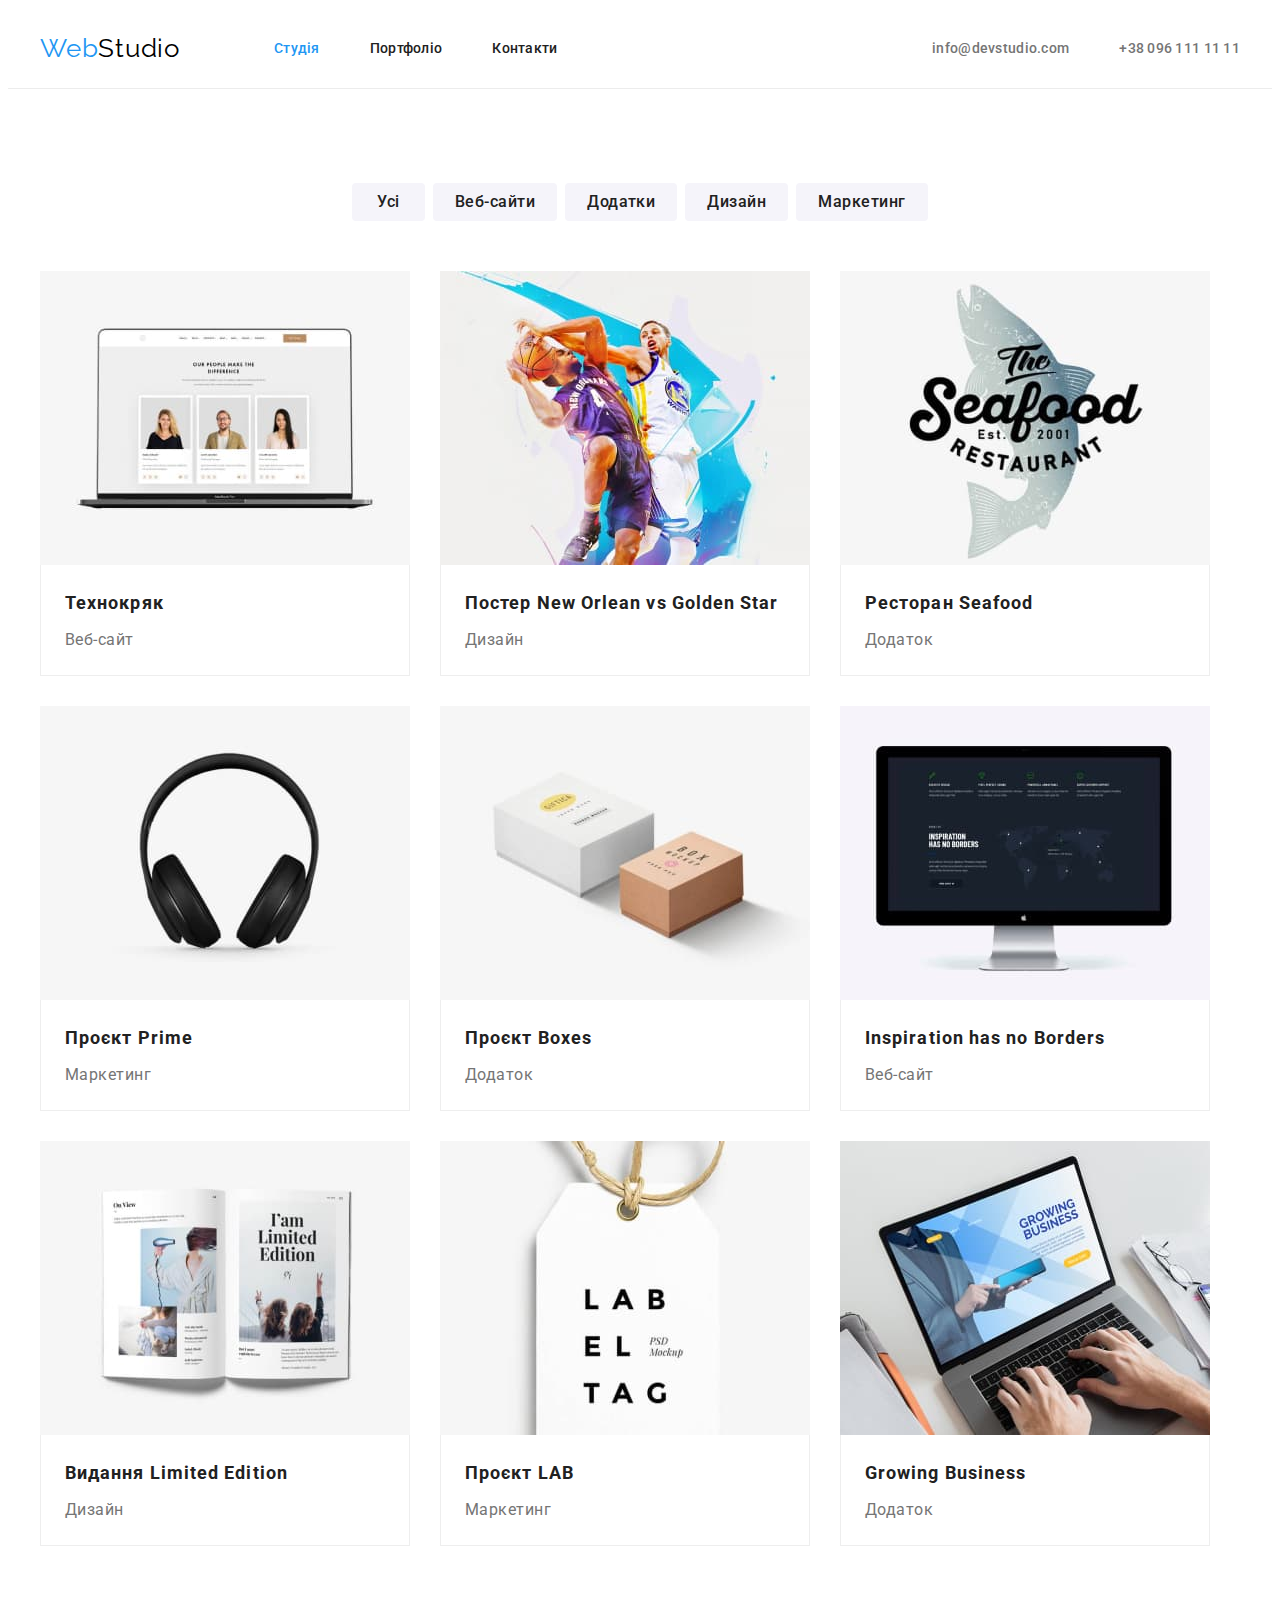
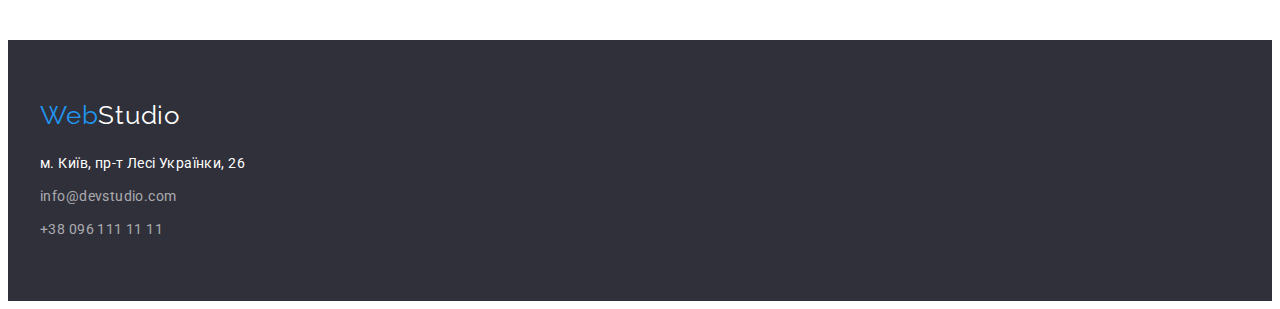
==== commit fc5e8e2d: "correction" ====
--- a/portfolio.html
+++ b/portfolio.html
@@ -232,7 +232,7 @@
         >
         <address>
           <ul class="list">
-            <li>
+            <li class="address-item" >
               <a
                 href="https://www.google.com/maps/d/viewer?mid=10uSM3H-mIU3GznYo2szRIEphczw&hl=en_US&ll=50.426981454572825%2C30.538889775929036&z=18"
                 class="contacts-office link"
@@ -241,12 +241,12 @@
                 >м. Київ, пр-т Лесі Українки, 26</a
               >
             </li>
-            <li>
+            <li class="address-item" >
               <a href="mailto:info@devstudio.com" class="contacts-footer link"
                 >info@devstudio.com</a
               >
             </li>
-            <li>
+            <li class="address-item" >
               <a href="tel:+380961111111" class="contacts-footer link"
                 >+38 096 111 11 11</a
               >
--- a/style.css
+++ b/style.css
@@ -34,6 +34,8 @@
 }
 img {
   display: block;
+  max-width: 100%;
+  height: auto;
 }
 body {
   color: var(--color-primary);
@@ -117,9 +119,13 @@
 .hero-section {
   background-color: var(--color-background);
   text-align: center;
+  padding: 200px 0;
 }
 .hero-title {
   margin-bottom: 30px;
+  width: 696px;
+  margin-left: auto;
+  margin-right: auto;
   color: var(--color-secondary);
   font-weight: 900;
   font-size: 44px;
@@ -154,14 +160,16 @@
 }
 .benefit-section {
   padding-bottom: 0;
+  
 }
 .benefit {
   display: flex;
+  gap: 30px;
+
 }
 .benefit .item {
   width: 270px;
-  margin-left: 15px;
-  margin-right: 15px;
+  
 }
 
 .benefit-title {
@@ -188,27 +196,27 @@
 }
 .about-item {
   display: flex;
-  justify-content: space-around;
-}
-.about-item .item {
-  margin-left: 15px;
-  margin-right: 15px;
-}
+  gap: 30px;
+}
+
 /* teams */
 .teams-section {
   background-color: var(--color-background-secondary);
 }
 .teams {
   display: flex;
+  gap: 30px;
 }
 .teams-card {
   background-color: var(--color-secondary);
-  margin-left: 15px;
-  margin-right: 15px;
+  
   text-align: center;
 }
+.teams-description{
+  padding: 30px 10px;
+}
 .teams-person {
-  margin-top: 30px;
+  
   margin-bottom: 10px;
   font-weight: 500;
   font-size: 16px;
@@ -217,7 +225,7 @@
   letter-spacing: 0.03em;
 }
 .teams-career {
-  margin-bottom: 30px;
+  
   font-size: 16px;
   line-height: calc(19 / 16);
   color: var(--color-main-text);
@@ -232,6 +240,11 @@
   padding-top: 60px;
   padding-bottom: 60px;
 }
+.page-footer .logo{
+  display: block;
+  margin-right: 0;
+  margin-bottom: 20px;
+}
 .logo-footer {
   color: var(--color-secondary);
 }
@@ -246,6 +259,9 @@
   line-height: calc(24 / 14);
   color: rgba(255, 255, 255, 0.6);
   letter-spacing: 0.03em;
+}
+.address-item:not(:last-child){
+margin-bottom: 9px;
 }
 /* portfolio main */
 .menu-btn {
@@ -305,5 +321,8 @@
   letter-spacing: 0.03em;
 }
 .project-description{
-  margin: 20px 24px;
-}
+  padding: 20px 24px;
+  border-left: 1px solid var(--color-bg-project) ;
+  border-bottom: 1px solid var(--color-bg-project);
+  border-right: 1px solid var(--color-bg-project);
+}
